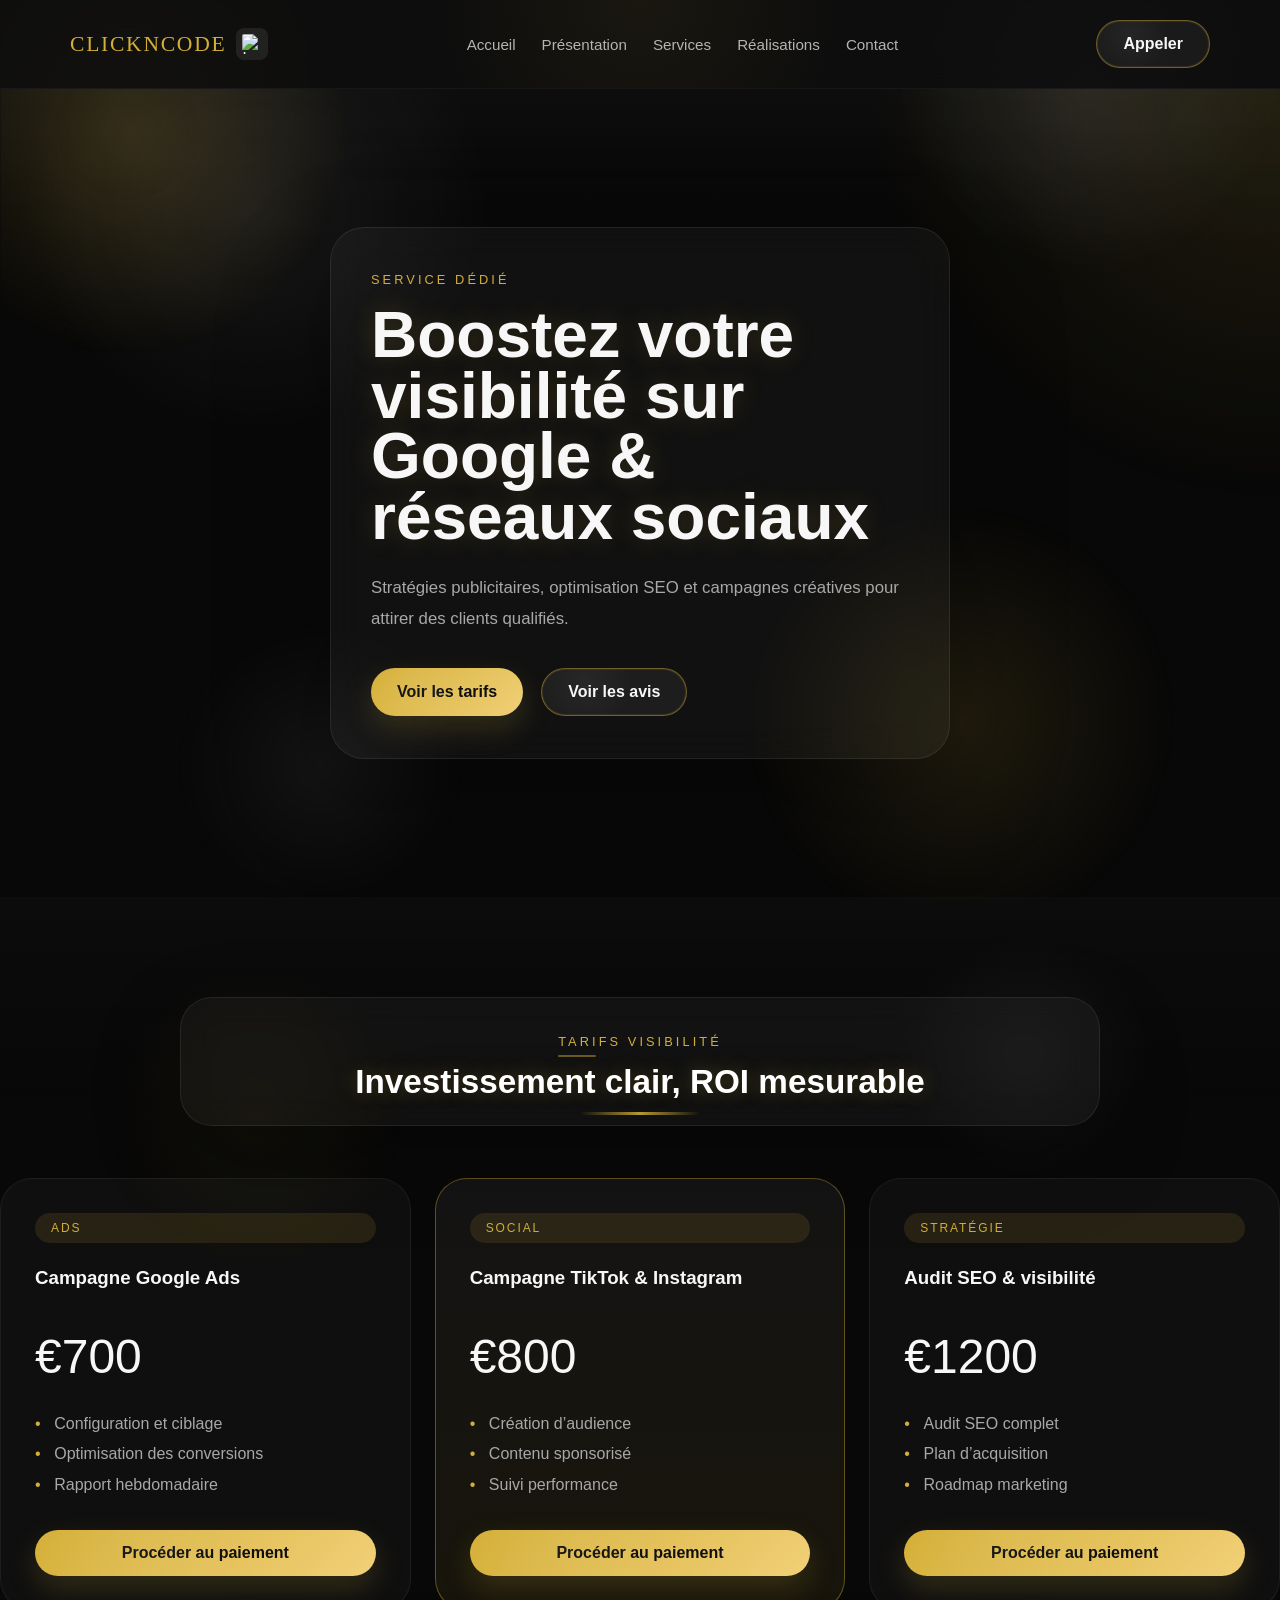
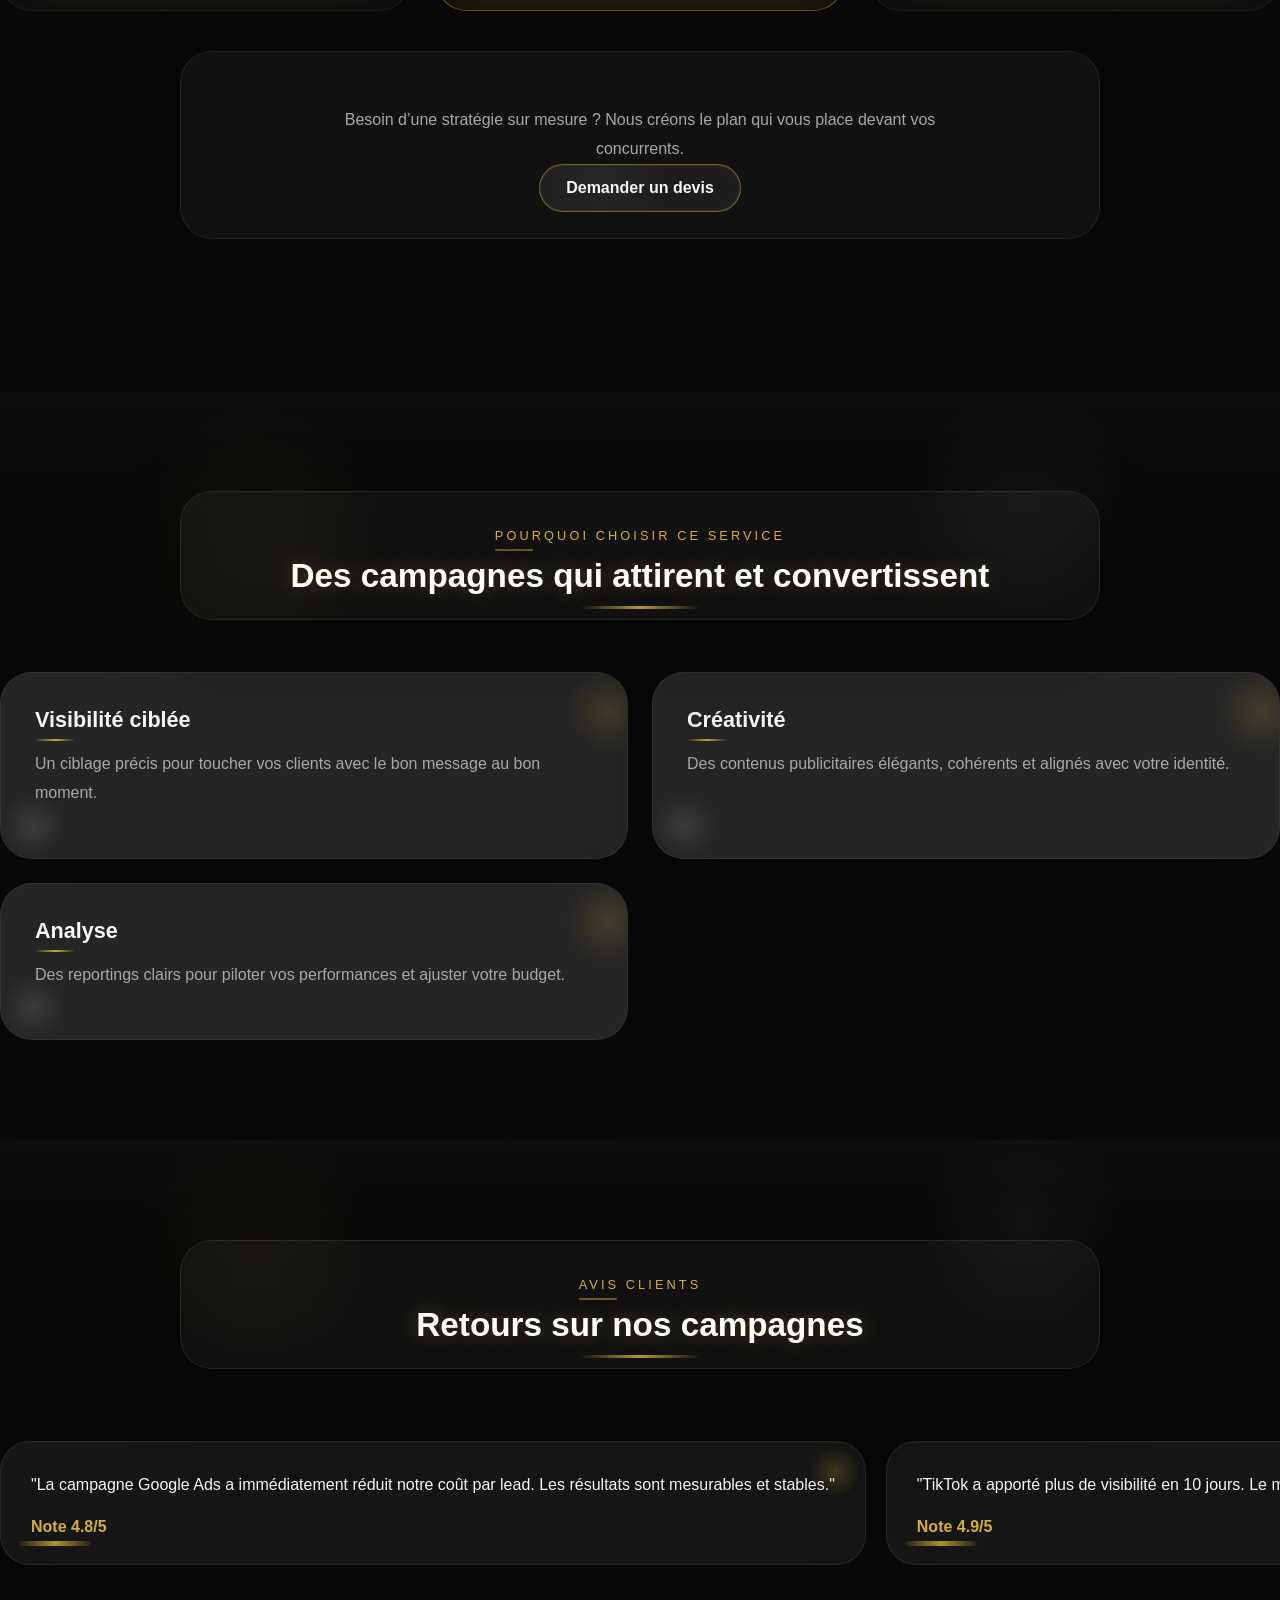
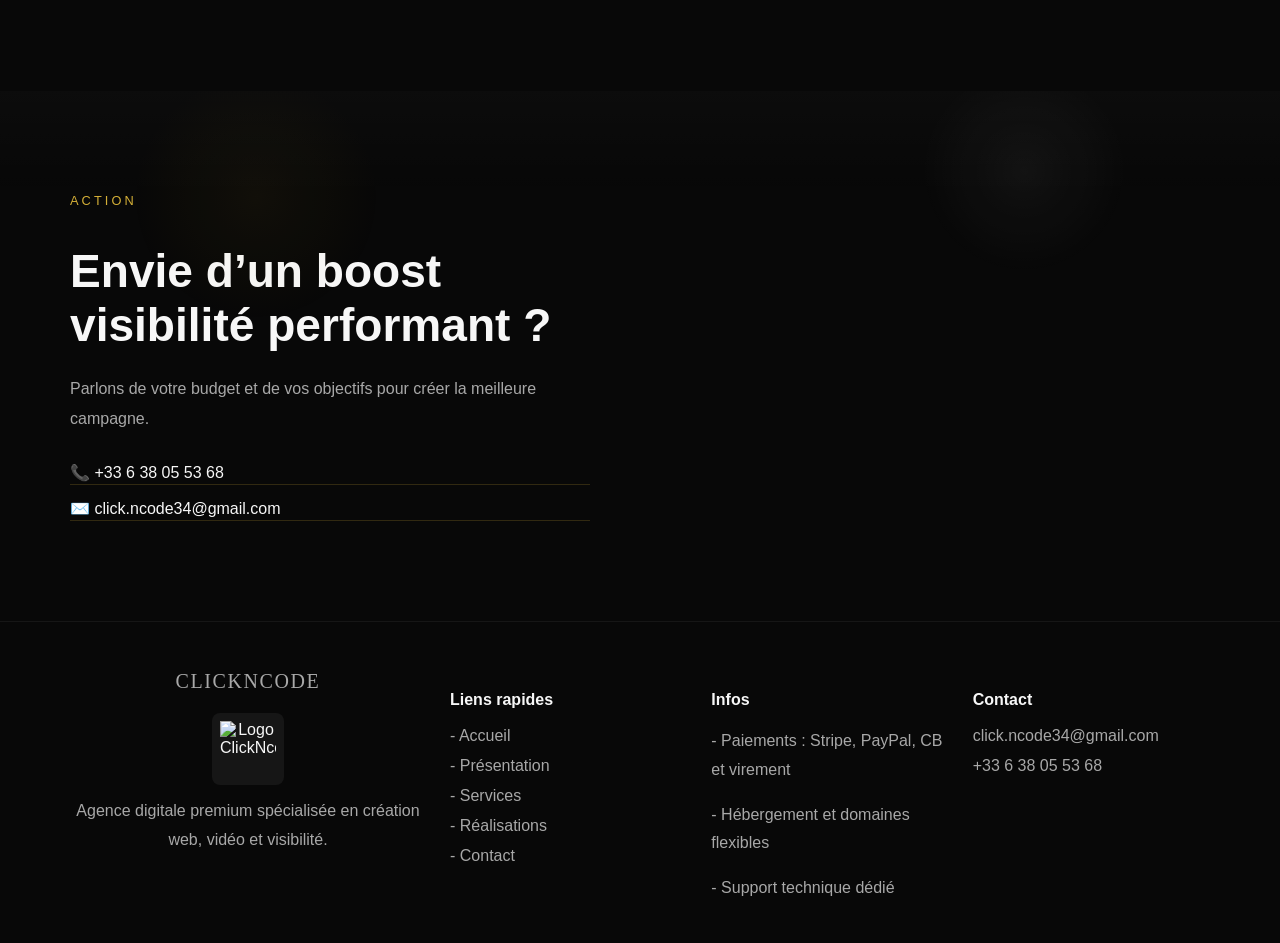
==== boost-visibilite.html @ bddd5344 "first comm" ====
<!DOCTYPE html>
<html lang="fr">
<head>
  <meta charset="UTF-8" />
  <meta name="viewport" content="width=device-width, initial-scale=1.0" />
  <meta http-equiv="X-UA-Compatible" content="IE=edge" />
  <title>Boost visibilité digitale | ClickNcode</title>
  <meta name="description" content="Augmentez votre visibilité sur Google Ads, TikTok, Instagram et SEO avec ClickNcode. Stratégies payantes et trafic qualifié pour une croissance durable." />
  <meta name="keywords" content="boost visibilité, Google Ads, TikTok Ads, Instagram Ads, SEO, marketing digital, ClickNcode" />
  <meta property="og:title" content="Boost visibilité digitale - ClickNcode" />
  <meta property="og:description" content="Stratégies de visibilité premium pour générer des leads et augmenter votre présence en ligne rapidement." />
  <meta property="og:type" content="website" />
  <link rel="icon" type="image/png" href="logo_image_video/Logo%20CLICKNCODE.png" />
  <link rel="stylesheet" href="style.css" />
</head>
<body>
  <header class="site-header">
    <div class="container header-inner">
      <div class="brand-group">
        <a class="brand" href="index.html">ClickNcode</a>
        <img class="brand-logo" src="logo_image_video/Logo%20CLICKNCODE.png" alt="Logo ClickNcode" />
      </div>
      <nav class="nav" aria-label="Navigation principale">
        <a href="index.html#hero">Accueil</a>
        <a href="index.html#presentation">Présentation</a>
        <a href="index.html#services">Services</a>
        <a href="index.html#realisations">Réalisations</a>
        <a href="index.html#footer">Contact</a>
      </nav>
      <div class="header-actions">
        <a class="btn btn-secondary" href="tel:+33123456789">Appeler</a>
      </div>
    </div>
  </header>

  <main>
    <section class="section section-hero">
      <div class="container hero-copy">
        <span class="eyebrow">Service dédié</span>
        <h1>Boostez votre visibilité sur Google & réseaux sociaux</h1>
        <p>Stratégies publicitaires, optimisation SEO et campagnes créatives pour attirer des clients qualifiés.</p>
        <div class="hero-actions">
          <a class="btn btn-primary" href="#tarifs">Voir les tarifs</a>
          <a class="btn btn-secondary" href="#avis">Voir les avis</a>
        </div>
      </div>
    </section>

    <section id="tarifs" class="section">
      <div class="container section-header">
        <span class="eyebrow">Tarifs visibilité</span>
        <h2>Investissement clair, ROI mesurable</h2>
      </div>
      <div class="pricing-grid">
        <article class="pricing-card">
          <span class="package-tag">Ads</span>
          <h3>Campagne Google Ads</h3>
          <div class="price">€700</div>
          <ul>
            <li>Configuration et ciblage</li>
            <li>Optimisation des conversions</li>
            <li>Rapport hebdomadaire</li>
          </ul>
          <a class="btn btn-primary payment-btn" href="#" data-stripe-url="" target="_blank" rel="noopener noreferrer" aria-label="Procéder au paiement de la campagne Google Ads">Procéder au paiement</a>
        </article>
        <article class="pricing-card featured">
          <span class="package-tag">Social</span>
          <h3>Campagne TikTok & Instagram</h3>
          <div class="price">€800</div>
          <ul>
            <li>Création d’audience</li>
            <li>Contenu sponsorisé</li>
            <li>Suivi performance</li>
          </ul>
          <a class="btn btn-primary payment-btn" href="#" data-stripe-url="" target="_blank" rel="noopener noreferrer" aria-label="Procéder au paiement de la campagne TikTok et Instagram">Procéder au paiement</a>
        </article>
        <article class="pricing-card">
          <span class="package-tag">Stratégie</span>
          <h3>Audit SEO & visibilité</h3>
          <div class="price">€1200</div>
          <ul>
            <li>Audit SEO complet</li>
            <li>Plan d’acquisition</li>
            <li>Roadmap marketing</li>
          </ul>
          <a class="btn btn-primary payment-btn" href="#" data-stripe-url="" target="_blank" rel="noopener noreferrer" aria-label="Procéder au paiement de l'audit SEO et visibilité">Procéder au paiement</a>
        </article>
      </div>
      <div class="container section-header" style="text-align:center; margin-top: 40px;">
        <p>Besoin d’une stratégie sur mesure ? Nous créons le plan qui vous place devant vos concurrents.</p>
        <a class="btn btn-secondary" href="index.html#contact">Demander un devis</a>
      </div>
    </section>

    <section id="detail" class="section">
      <div class="container section-header">
        <span class="eyebrow">Pourquoi choisir ce service</span>
        <h2>Des campagnes qui attirent et convertissent</h2>
      </div>
      <div class="services-grid">
        <article class="service-card">
          <h3>Visibilité ciblée</h3>
          <p>Un ciblage précis pour toucher vos clients avec le bon message au bon moment.</p>
        </article>
        <article class="service-card">
          <h3>Créativité</h3>
          <p>Des contenus publicitaires élégants, cohérents et alignés avec votre identité.</p>
        </article>
        <article class="service-card">
          <h3>Analyse</h3>
          <p>Des reportings clairs pour piloter vos performances et ajuster votre budget.</p>
        </article>
      </div>
    </section>

    <section id="avis" class="section testimonial-section">
      <div class="container section-header">
        <span class="eyebrow">Avis clients</span>
        <h2>Retours sur nos campagnes</h2>
      </div>
      <div class="testimonial-carousel">
        <div class="testimonial-track">
          <article class="testimonial-card">
            <p>"La campagne Google Ads a immédiatement réduit notre coût par lead. Les résultats sont mesurables et stables."</p>
            <strong>Note 4.8/5</strong>
          </article>
          <article class="testimonial-card">
            <p>"TikTok a apporté plus de visibilité en 10 jours. Le message est bon et la conversion s’est accélérée."</p>
            <strong>Note 4.9/5</strong>
          </article>
          <article class="testimonial-card">
            <p>"La campagne Google Ads a immédiatement réduit notre coût par lead. Les résultats sont mesurables et stables."</p>
            <strong>Note 4.8/5</strong>
          </article>
          <article class="testimonial-card">
            <p>"TikTok a apporté plus de visibilité en 10 jours. Le message est bon et la conversion s’est accélérée."</p>
            <strong>Note 4.9/5</strong>
          </article>
        </div>
      </div>
    </section>

    <section class="section contact-section">
      <div class="container contact-grid">
        <div class="contact-copy">
          <span class="eyebrow">Action</span>
          <h2>Envie d’un boost visibilité performant ?</h2>
          <p>Parlons de votre budget et de vos objectifs pour créer la meilleure campagne.</p>
          <div class="contact-details">
            <a class="contact-link" href="tel:+33638055368">📞 +33 6 38 05 53 68</a>
            <a class="contact-link" href="mailto:click.ncode34@gmail.com">✉️ click.ncode34@gmail.com</a>
          </div>
        </div>
      </div>
    </section>
  </main>

  <footer class="site-footer">
    <div class="container footer-grid">
      <div class="footer-logo-group">
        <div class="footer-brand-group">
          <a class="brand footer-brand" href="index.html#hero">ClickNcode</a>
          <img class="footer-logo" src="logo_image_video/Logo%20CLICKNCODE.png" alt="Logo ClickNcode" />
        </div>
        <p>Agence digitale premium spécialisée en création web, vidéo et visibilité.</p>
      </div>
      <div>
        <h4>Liens rapides</h4>
        <a href="index.html#hero"> - Accueil</a>
        <a href="index.html#presentation"> - Présentation</a>
        <a href="index.html#services"> - Services</a>
        <a href="index.html#realisations"> - Réalisations</a>
        <a href="index.html#footer"> - Contact</a>
      </div>
      <div>
        <h4>Infos</h4>
        <p> - Paiements : Stripe, PayPal, CB et virement</p>
        <p> - Hébergement et domaines flexibles</p>
        <p> - Support technique dédié</p>
      </div>
      <div>
        <h4>Contact</h4>
        <a href="mailto:click.ncode34@gmail.com">click.ncode34@gmail.com</a>
        <a href="tel:+33638055368">+33 6 38 05 53 68</a>
      </div>
    </div>
  </footer>
  <script src="script.js"></script>
</body>
</html>
---- style.css ----
:root {
  --color-primary: #d4af37;
  --color-primary-dark: #b08f2c;
  --color-dark: #0f0f0f;
  --color-accent: #252525;
  --color-surface: #141414;
  --color-muted: #b4b4b4;
  --color-light: #f5f5f5;
  --radius: 28px;
  --shadow: 0 32px 80px rgba(0, 0, 0, 0.18);
  --text: #f7f7f7;
  --text-muted: #a8a8a8;
}

* {
  box-sizing: border-box;
}

html {
  scroll-behavior: smooth;
}

body {
  margin: 0;
  font-family: 'Montserrat', sans-serif;
  background: #080808;
  color: var(--text);
  min-height: 100vh;
  position: relative;
  overflow-x: hidden;
}

body::before {
  content: '';
  position: fixed;
  inset: 0;
  pointer-events: none;
  background: radial-gradient(circle at 10% 15%, rgba(212, 175, 55, 0.18), transparent 16%),
    radial-gradient(circle at 85% 10%, rgba(255, 255, 255, 0.08), transparent 14%),
    radial-gradient(circle at 25% 85%, rgba(255, 255, 255, 0.05), transparent 12%),
    radial-gradient(circle at 75% 80%, rgba(212, 175, 55, 0.12), transparent 18%),
    linear-gradient(180deg, rgba(255,255,255,0.02), transparent 22%);
  filter: blur(1px);
  animation: drift 35s ease-in-out infinite;
  z-index: -1;
}

body::after {
  content: '';
  position: fixed;
  inset: 0;
  pointer-events: none;
  background-image: radial-gradient(rgba(255,255,255,0.04) 1px, transparent 1px);
  background-size: 130px 130px;
  opacity: 0.12;
  mix-blend-mode: screen;
  z-index: -1;
}

img {
  max-width: 100%;
  display: block;
}

a {
  color: inherit;
  text-decoration: none;
}

button,
input,
textarea {
  font: inherit;
}

.page-loader {
  position: fixed;
  inset: 0;
  display: flex;
  align-items: center;
  justify-content: center;
  background: #080808;
  z-index: 9999;
  transition: opacity 0.4s ease, visibility 0.4s ease;
}

.page-loader span {
  width: 72px;
  height: 72px;
  border: 3px solid rgba(212, 175, 55, 0.35);
  border-top-color: var(--color-primary);
  border-radius: 50%;
  animation: spin 1.3s linear infinite;
}

.page-loader.hidden {
  opacity: 0;
  visibility: hidden;
}

@keyframes spin {
  to {
    transform: rotate(360deg);
  }
}

.site-header {
  position: sticky;
  top: 0;
  z-index: 50;
  backdrop-filter: blur(18px);
  background: rgba(15, 15, 15, 0.85);
  border-bottom: 1px solid rgba(255, 255, 255, 0.04);
  transition: background 0.3s ease, border-color 0.3s ease, box-shadow 0.3s ease;
}

.site-header.scrolled {
  background: rgba(10, 10, 10, 0.95);
  border-color: rgba(212, 175, 55, 0.12);
  box-shadow: 0 20px 60px rgba(0, 0, 0, 0.25);
}

.site-header::after {
  content: '';
  position: absolute;
  inset: 0;
  background: radial-gradient(circle at 50% 0%, rgba(212, 175, 55, 0.08), transparent 32%);
  pointer-events: none;
  opacity: 0.8;
}

.header-inner {
  display: flex;
  align-items: center;
  justify-content: space-between;
  gap: 32px;
  padding: 20px 0;
}

.container {
  width: min(1140px, calc(100% - 32px));
  margin: 0 auto;
}

.brand {
  font-family: 'Playfair Display', serif;
  font-size: 1.35rem;
  letter-spacing: 0.08em;
  color: var(--color-primary);
  text-transform: uppercase;
}

.brand-group,
.footer-brand-group {
  display: flex;
  align-items: center;
  gap: 10px;
}

.brand-logo {
  width: 32px;
  height: 32px;
  object-fit: contain;
  border-radius: 8px;
  background: rgba(255, 255, 255, 0.08);
  padding: 6px;
}

.nav {
  display: flex;
  gap: 26px;
  font-size: 0.95rem;
  color: var(--color-muted);
}

.nav a:hover {
  color: var(--text);
}

.header-actions {
  display: flex;
  gap: 16px;
  align-items: center;
}

.menu-toggle {
  display: none;
  border: 1px solid rgba(255, 255, 255, 0.14);
  background: transparent;
  color: var(--text);
  padding: 10px 14px;
  border-radius: 16px;
  cursor: pointer;
}

.btn {
  display: inline-flex;
  align-items: center;
  justify-content: center;
  border-radius: 999px;
  padding: 14px 26px;
  font-weight: 700;
  transition: transform 0.24s ease, background 0.24s ease;
}

.btn:hover {
  transform: translateY(-1px);
}

.btn-primary {
  background: linear-gradient(135deg, #d4af37, #f1d078);
  color: #0f0f0f;
  box-shadow: 0 12px 30px rgba(212, 175, 55, 0.18);
  transition: transform 0.24s ease, box-shadow 0.24s ease, filter 0.24s ease;
}

.btn-primary:hover {
  transform: translateY(-2px);
  box-shadow: 0 18px 40px rgba(212, 175, 55, 0.26);
  filter: brightness(1.06);
}

.btn-secondary {
  border: 1px solid rgba(212, 175, 55, 0.45);
  color: var(--text);
  background: rgba(255, 255, 255, 0.05);
  box-shadow: inset 0 0 0 1px rgba(212, 175, 55, 0.12);
}

.btn-secondary:hover {
  background: rgba(255, 255, 255, 0.09);
  border-color: rgba(212, 175, 55, 0.75);
  box-shadow: 0 0 28px rgba(212, 175, 55, 0.14);
}

.section {
  padding: 100px 0;
  position: relative;
  overflow: hidden;
}

.section::before {
  content: '';
  position: absolute;
  inset: 0;
  pointer-events: none;
  background: radial-gradient(circle at 20% 20%, rgba(212, 175, 55, 0.06), transparent 12%),
    radial-gradient(circle at 80% 15%, rgba(255, 255, 255, 0.05), transparent 10%);
  opacity: 0.85;
  animation: driftSlow 35s ease-in-out infinite;
}

.section::after {
  content: '';
  position: absolute;
  inset: 0;
  background: linear-gradient(180deg, rgba(255,255,255,0.02), transparent 20%);
  pointer-events: none;
}

.section-header {
  text-align: center;
  margin: 0 auto 52px;
  position: relative;
  z-index: 1;
  background: rgba(255, 255, 255, 0.04);
  border: 1px solid rgba(255, 255, 255, 0.08);
  border-radius: 32px;
  padding: 34px 34px 26px;
  max-width: 920px;
  box-shadow: 0 32px 90px rgba(0, 0, 0, 0.22);
  backdrop-filter: blur(16px);
}

.section-header h2 {
  font-size: clamp(2rem, 2.5vw, 3.2rem);
  line-height: 1.05;
  margin: 0;
  position: relative;
  z-index: 1;
  color: #fff;
  text-shadow: 0 0 18px rgba(212, 175, 55, 0.18);
}

.section-header p {
  color: var(--text-muted);
  max-width: 720px;
  margin: 20px auto 0;
  line-height: 1.8;
}

.section-header .eyebrow {
  position: relative;
  z-index: 1;
  margin-bottom: 16px;
}

.section-header .eyebrow::after {
  content: '';
  position: absolute;
  inset: auto 0 -8px 0;
  width: 38px;
  height: 2px;
  background: rgba(212, 175, 55, 0.45);
  border-radius: 999px;
}

.fade-in {
  opacity: 0;
  transform: translateY(30px);
  transition: opacity 0.75s ease, transform 0.75s ease;
}

.fade-in.visible {
  opacity: 1;
  transform: translateY(0);
}

.eyebrow {
  display: inline-block;
  margin-bottom: 18px;
  color: var(--color-primary);
  text-transform: uppercase;
  font-size: 0.8rem;
  letter-spacing: 0.24em;
}

.section-header h2 {
  font-size: clamp(2rem, 2.6vw, 3.4rem);
  line-height: 1.02;
  margin: 0;
  position: relative;
  z-index: 1;
  color: #fff;
  text-shadow: 0 0 20px rgba(212, 175, 55, 0.28), 0 0 36px rgba(255,255,255,0.08);
}

.section-header h2::after {
  content: '';
  position: absolute;
  left: 50%;
  bottom: -16px;
  width: 120px;
  height: 3px;
  border-radius: 999px;
  background: linear-gradient(90deg, rgba(212,175,55,0), rgba(212,175,55,0.95), rgba(212,175,55,0));
  transform: translateX(-50%) scaleX(1);
  transform-origin: center;
  opacity: 0.9;
  animation: underlinePulse 1.8s ease-in-out infinite alternate;
}

@keyframes underlinePulse {
  0% { transform: translateX(-50%) scaleX(0.9); opacity: 0.75; }
  100% { transform: translateX(-50%) scaleX(1); opacity: 1; }
}

.section-header p {
  color: var(--text-muted);
  max-width: 680px;
  margin: 20px auto 0;
  line-height: 1.8;
}

.section-header .eyebrow {
  position: relative;
  z-index: 1;
}

.section-header .eyebrow::after {
  content: '';
  position: absolute;
  inset: auto 0 -8px 0;
  height: 2px;
  background: rgba(212, 175, 55, 0.45);
  border-radius: 999px;
}

.section-hero {
  min-height: calc(100vh - 92px);
  display: grid;
  place-items: center;
  position: relative;
  overflow: hidden;
}

.section-hero::before {
  content: '';
  position: absolute;
  inset: 0;
  background: radial-gradient(circle at top right, rgba(212, 175, 55, 0.14), transparent 28%),
    radial-gradient(circle at 20% 15%, rgba(255, 255, 255, 0.08), transparent 20%);
  pointer-events: none;
}

.hero-grid {
  position: relative;
  display: grid;
  grid-template-columns: 1.2fr 0.9fr;
  gap: 40px;
  align-items: center;
}

.hero-copy {
  max-width: 620px;
  z-index: 1;
  background: rgba(255, 255, 255, 0.04);
  border: 1px solid rgba(255, 255, 255, 0.08);
  border-radius: 34px;
  padding: 42px 40px;
  box-shadow: 0 40px 120px rgba(0, 0, 0, 0.24);
  backdrop-filter: blur(18px);
  transition: transform 0.25s ease, border-color 0.25s ease;
}

.hero-copy:hover {
  transform: translateY(-2px);
}

.hero-copy h1 {
  font-size: clamp(2.8rem, 5vw, 4.4rem);
  line-height: 0.95;
  margin: 0 0 24px;
  opacity: 0;
  transform: translateY(24px);
  animation: revealUp 0.9s ease forwards 0.2s;
  text-shadow: 0 0 26px rgba(212, 175, 55, 0.18);
}

.hero-copy p {
  color: var(--text-muted);
  font-size: 1.05rem;
  line-height: 1.85;
  max-width: 560px;
  opacity: 0;
  transform: translateY(20px);
  animation: revealUp 0.9s ease forwards 0.35s;
  text-shadow: 0 0 10px rgba(255,255,255,0.06);
}

.hero-actions {
  display: flex;
  flex-wrap: wrap;
  gap: 18px;
  margin-top: 34px;
  opacity: 0;
  transform: translateY(18px);
  animation: revealUp 0.9s ease forwards 0.5s;
}

.hero-stats {
  display: grid;
  grid-template-columns: repeat(3, minmax(0, 1fr));
  gap: 20px;
  margin-top: 54px;
}

.hero-stats div {
  background: rgba(255, 255, 255, 0.04);
  border: 1px solid rgba(255, 255, 255, 0.05);
  padding: 22px;
  border-radius: 22px;
}

.hero-stats strong {
  display: block;
  font-size: 1.05rem;
  margin-bottom: 6px;
}

.hero-stats span {
  color: var(--text-muted);
  font-size: 0.95rem;
  line-height: 1.6;
}

.hero-visual {
  position: relative;
}

.hero-card {
  position: relative;
  background: linear-gradient(180deg, rgba(212, 175, 55, 0.18), rgba(212, 175, 55, 0.06));
  border: 1px solid rgba(212, 175, 55, 0.22);
  border-radius: 34px;
  padding: 40px;
  min-height: 380px;
  display: flex;
  flex-direction: column;
  justify-content: center;
  gap: 18px;
  box-shadow: var(--shadow);
  overflow: hidden;
}

.hero-card::before {
  content: '';
  position: absolute;
  inset: 0;
  background: radial-gradient(circle at top left, rgba(255, 255, 255, 0.18), transparent 20%);
  opacity: 0.55;
  pointer-events: none;
  animation: pulseGlow 3.8s ease-in-out infinite alternate;
}

.hero-card::after {
  content: '';
  position: absolute;
  top: 14px;
  right: -44px;
  width: 160px;
  height: 160px;
  border-radius: 50%;
  border: 1px solid rgba(212, 175, 55, 0.45);
  box-shadow: 0 0 60px rgba(212, 175, 55, 0.3);
  opacity: 0.85;
  pointer-events: none;
}

.hero-card span {
  color: var(--color-primary);
  text-transform: uppercase;
  letter-spacing: 0.18em;
  font-size: 0.8rem;
}

.hero-card h2 {
  margin: 0;
  font-size: 2.4rem;
  line-height: 1.05;
}

.hero-detail {
  margin-top: 28px;
  color: var(--text-muted);
  font-size: 1rem;
  line-height: 1.85;
}

.services-grid,
.pricing-grid,
.process-grid,
.testimonial-grid,
.footer-grid {
  display: grid;
  gap: 24px;
}

.services-grid {
  grid-template-columns: repeat(2, minmax(0, 1fr));
}

.service-card {
  background: var(--color-accent);
  border: 1px solid rgba(255, 255, 255, 0.06);
  border-radius: 32px;
  padding: 34px;
  box-shadow: var(--shadow);
  position: relative;
  overflow: hidden;
  transition: border-color 0.3s ease, box-shadow 0.3s ease;
}

.service-card::before {
  content: '';
  position: absolute;
  top: -22px;
  right: -42px;
  width: 120px;
  height: 120px;
  border-radius: 50%;
  background: radial-gradient(circle, rgba(212, 175, 55, 0.24), transparent 50%);
  opacity: 0.7;
  pointer-events: none;
}

.service-card::after {
  content: '';
  position: absolute;
  bottom: -18px;
  left: -18px;
  width: 100px;
  height: 100px;
  background: radial-gradient(circle, rgba(255, 255, 255, 0.1), transparent 45%);
  pointer-events: none;
}

.service-card:hover {
  border-color: rgba(212, 175, 55, 0.55);
  box-shadow: 0 34px 100px rgba(212, 175, 55, 0.22);
}

.service-card:hover::before {
  transform: scale(1.08);
  opacity: 1;
}

.service-card:hover .service-icon::before {
  filter: drop-shadow(0 0 18px rgba(212,175,55,0.45));
}

.service-card h3 {
  position: relative;
}

.service-card h3::after {
  content: '';
  position: absolute;
  left: 0;
  bottom: -8px;
  width: 40px;
  height: 2px;
  background: linear-gradient(90deg, rgba(212,175,55,0), rgba(212,175,55,0.95), rgba(212,175,55,0));
}

.service-card-actions {
  display: flex;
  align-items: center;
  gap: 18px;
  margin-top: 24px;
  flex-wrap: wrap;
}

.service-note {
  display: inline-flex;
  align-items: center;
  color: #fff;
  font-weight: 700;
  font-size: 0.92rem;
  padding: 8px 14px;
  border-radius: 999px;
  border: 1px solid rgba(212, 175, 55, 0.35);
  background: rgba(255, 255, 255, 0.03);
  box-shadow: inset 0 0 0 1px rgba(255, 255, 255, 0.05), 0 0 18px rgba(212, 175, 55, 0.08);
  position: relative;
  overflow: hidden;
}

.service-note::after {
  content: '';
  position: absolute;
  inset: 0;
  background: linear-gradient(120deg, rgba(255,255,255,0.3) 0%, rgba(255,255,255,0.05) 50%, rgba(255,255,255,0.3) 100%);
  opacity: 0.08;
  transform: translateX(-110%);
  transition: transform 0.8s ease;
}

.service-note:hover::after {
  transform: translateX(110%);
}

@media (max-width: 720px) {
  .service-card-actions {
    flex-direction: column;
    align-items: flex-start;
    gap: 12px;
  }

  .service-note {
    width: 100%;
    text-align: center;
    justify-content: center;
  }
}

.service-icon {
  width: 64px;
  height: 64px;
  border-radius: 22px;
  display: grid;
  place-items: center;
  margin-bottom: 22px;
  background: rgba(212, 175, 55, 0.12);
  border: 1px solid rgba(212, 175, 55, 0.2);
}

.service-icon::before {
  content: '';
  width: 32px;
  height: 32px;
  display: block;
  background-size: contain;
  background-repeat: no-repeat;
  background-position: center;
}

.service-icon-web::before {
  background-image: url("data:image/svg+xml,%3Csvg xmlns='http://www.w3.org/2000/svg' viewBox='0 0 24 24' fill='none' stroke='%23d4af37' stroke-width='2' stroke-linecap='round' stroke-linejoin='round'%3E%3Cpath d='M3 12h18'/%3E%3Cpath d='M12 3a9 9 0 0 1 0 18'/%3E%3Cpath d='M12 3a9 9 0 0 0 0 18'/%3E%3Cpath d='M5 7h14'/%3E%3Cpath d='M5 17h14'/%3E%3C/svg%3E");
}

.service-icon-video::before {
  background-image: url("data:image/svg+xml,%3Csvg xmlns='http://www.w3.org/2000/svg' viewBox='0 0 24 24' fill='none' stroke='%23d4af37' stroke-width='2' stroke-linecap='round' stroke-linejoin='round'%3E%3Crect x='3' y='5' width='14' height='14' rx='2'/%3E%3Cpath d='M21 7l-6 5 6 5V7z'/%3E%3C/svg%3E");
}

.service-icon-dev::before {
  background-image: url("data:image/svg+xml,%3Csvg xmlns='http://www.w3.org/2000/svg' viewBox='0 0 24 24' fill='none' stroke='%23d4af37' stroke-width='2' stroke-linecap='round' stroke-linejoin='round'%3E%3Cpolyline points='16 18 22 12 16 6'/%3E%3Cpolyline points='8 6 2 12 8 18'/%3E%3Cpath d='M12 4v16'/%3E%3C/svg%3E");
}

.service-icon-growth::before {
  background-image: url("data:image/svg+xml,%3Csvg xmlns='http://www.w3.org/2000/svg' viewBox='0 0 24 24' fill='none' stroke='%23d4af37' stroke-width='2' stroke-linecap='round' stroke-linejoin='round'%3E%3Cpolyline points='3 17 9 11 13 15 21 7'/%3E%3Cpath d='M21 11v6H15'/%3E%3Cpath d='M3 21h18'/%3E%3C/svg%3E");
}

.service-icon-ia::before {
  background-image: url("data:image/svg+xml,%3Csvg xmlns='http://www.w3.org/2000/svg' viewBox='0 0 24 24' fill='none' stroke='%23d4af37' stroke-width='2' stroke-linecap='round' stroke-linejoin='round'%3E%3Cpath d='M12 2.5c-4.7 0-8.5 3.8-8.5 8.5 0 4.3 3.2 7.9 7.3 8.4V21h2.4v-1.6c4.1-.4 7.3-4.1 7.3-8.4 0-4.7-3.8-8.5-8.5-8.5z'/%3E%3Cpath d='M9 9.5h6'/%3E%3Cpath d='M9 12h6'/%3E%3Cpath d='M9 14.5h4'/%3E%3C/svg%3E");
}

.service-icon-repair::before {
  background-image: url("data:image/svg+xml,%3Csvg xmlns='http://www.w3.org/2000/svg' viewBox='0 0 24 24' fill='none' stroke='%23d4af37' stroke-width='2' stroke-linecap='round' stroke-linejoin='round'%3E%3Cpath d='M4 7h16v10H4z'/%3E%3Cpath d='M7 7V5h10v2'/%3E%3Cpath d='M8 11h1.5'/%3E%3Cpath d='M14.5 11H16'/%3E%3Cpath d='M11 11h2'/%3E%3Cpath d='M9 15h6'/%3E%3Cpath d='M9 17h6'/%3E%3C/svg%3E");
}

.service-card h3 {
  margin: 0 0 14px;
  font-size: 1.35rem;
}

.service-card p {
  color: var(--text-muted);
  line-height: 1.85;
}

.pricing-grid {
  grid-template-columns: repeat(3, minmax(0, 1fr));
}

.pricing-card {
  background: rgba(255, 255, 255, 0.03);
  border: 1px solid rgba(255, 255, 255, 0.06);
  border-radius: 32px;
  padding: 34px;
  display: flex;
  flex-direction: column;
  justify-content: space-between;
}

.pricing-card.featured {
  border-color: rgba(212, 175, 55, 0.4);
  background: linear-gradient(180deg, rgba(255, 255, 255, 0.05), rgba(212, 175, 55, 0.08));
}

.package-tag {
  display: inline-flex;
  padding: 8px 16px;
  border-radius: 999px;
  background: rgba(212, 175, 55, 0.12);
  color: var(--color-primary);
  text-transform: uppercase;
  font-size: 0.75rem;
  letter-spacing: 0.16em;
}

.pricing-card h3 {
  margin: 24px 0 16px;
}

.pricing-card p {
  color: var(--text-muted);
  line-height: 1.8;
}

.price {
  margin: 28px 0;
  font-size: 3rem;
  line-height: 1;
}

.price span {
  display: block;
  font-size: 1rem;
  color: var(--text-muted);
  margin-top: 6px;
}

.pricing-card ul {
  list-style: none;
  padding: 0;
  margin: 0 0 30px;
  color: var(--text-muted);
  line-height: 1.9;
}

.pricing-card li::before {
  content: '•';
  color: var(--color-primary);
  display: inline-block;
  width: 1.2rem;
}

.process-grid {
  grid-template-columns: repeat(5, minmax(0, 1fr));
}

.process-step {
  background: var(--color-accent);
  border: 1px solid rgba(255, 255, 255, 0.06);
  border-radius: 28px;
  padding: 28px;
  text-align: center;
  min-height: 240px;
}

.process-step span {
  display: inline-flex;
  width: 48px;
  height: 48px;
  align-items: center;
  justify-content: center;
  border-radius: 50%;
  background: rgba(212, 175, 55, 0.16);
  color: var(--color-primary);
  font-weight: 800;
  margin-bottom: 18px;
}

.process-step h3 {
  margin: 0 0 14px;
}

.process-step p {
  color: var(--text-muted);
  line-height: 1.8;
}

.testimonial-grid,
.projects-grid {
  grid-template-columns: repeat(2, minmax(0, 1fr));
}

.testimonial-card,
.project-card {
  background: rgba(255, 255, 255, 0.03);
  border: 1px solid rgba(255, 255, 255, 0.08);
  padding: 34px;
  border-radius: 30px;
  box-shadow: var(--shadow);
}

.projects-intro {
  max-width: 760px;
  margin: 0 auto 36px;
  text-align: center;
}

.projects-intro p {
  color: var(--text-muted);
  font-size: 1rem;
  line-height: 1.9;
}

.trust-line {
  display: flex;
  justify-content: center;
  flex-wrap: wrap;
  gap: 16px;
  margin: 0 auto 44px;
  max-width: 820px;
}

.trust-line span {
  min-width: 180px;
  display: inline-flex;
  align-items: center;
  justify-content: center;
  padding: 16px 22px;
  background: rgba(255, 255, 255, 0.04);
  border: 1px solid rgba(255, 255, 255, 0.08);
  border-radius: 999px;
  font-weight: 600;
  color: var(--text);
  text-transform: uppercase;
  letter-spacing: 0.08em;
}

.projects-grid {
  display: grid;
  gap: 24px;
  margin: 0 auto;
  max-width: 980px;
}

.projects-grid--centered {
  grid-template-columns: 1fr;
}

.project-card {
  display: grid;
  grid-template-columns: 120px 1fr;
  gap: 26px;
  align-items: center;
  background: rgba(255, 255, 255, 0.03);
  border: 1px solid rgba(255, 255, 255, 0.08);
  padding: 28px 30px;
  border-radius: 30px;
  box-shadow: var(--shadow);
}

.project-logo {
  display: grid;
  place-items: center;
  width: 100%;
  min-height: 120px;
  padding: 20px;
  border-radius: 28px;
  background: rgba(255, 255, 255, 0.04);
  border: 1px solid rgba(255, 255, 255, 0.06);
}

.project-logo img {
  max-height: 80px;
  max-width: 100%;
  object-fit: contain;
}

.project-logo--placeholder {
  color: rgba(255, 255, 255, 0.68);
  font-size: 0.95rem;
  font-weight: 700;
  text-transform: uppercase;
  letter-spacing: 0.08em;
}

.project-card-content {
  display: grid;
  gap: 12px;
}

.project-card h3 {
  margin: 0;
  font-size: 1.4rem;
}

.project-card p {
  color: var(--text-muted);
  line-height: 1.75;
  margin: 0;
}

.project-link {
  display: inline-flex;
  color: var(--color-primary);
  font-weight: 700;
  margin-top: 6px;
}

.project-card:hover {
  transform: translateY(-4px);
  transition: transform 0.25s ease;
  border-color: rgba(212, 175, 55, 0.16);
  box-shadow: 0 32px 80px rgba(212, 175, 55, 0.12);
}

.project-card:hover .project-logo {
  background: rgba(212, 175, 55, 0.08);
}

@media (max-width: 820px) {
  .projects-grid--centered {
    grid-template-columns: 1fr;
  }

  .project-card {
    grid-template-columns: 1fr;
    text-align: center;
  }

  .project-card-content {
    align-items: center;
  }

  .project-logo {
    margin: 0 auto;
  }
}

.project-card a {
  color: var(--color-primary);
  font-weight: 700;
}

.testimonial-carousel {
  overflow: hidden;
  width: 100%;
  padding: 20px 0;
}

.testimonial-track {
  display: flex;
  gap: 20px;
  animation: slideTestimonials 30s linear infinite;
  padding-bottom: 6px;
}

.testimonial-card {
  min-width: 320px;
  flex: 0 0 auto;
  padding: 28px 30px;
  background: rgba(255, 255, 255, 0.055);
  border: 1px solid rgba(212, 175, 55, 0.12);
  transition: transform 0.3s ease, box-shadow 0.3s ease, border-color 0.3s ease;
  position: relative;
  overflow: hidden;
}

.testimonial-card::before {
  content: '';
  position: absolute;
  top: -10px;
  right: -10px;
  width: 80px;
  height: 80px;
  border-radius: 50%;
  background: radial-gradient(circle, rgba(212, 175, 55, 0.22), transparent 46%);
  pointer-events: none;
}

.testimonial-card:hover {
  transform: translateY(-4px);
  box-shadow: 0 32px 72px rgba(212, 175, 55, 0.22);
  border-color: rgba(212, 175, 55, 0.24);
}

.testimonial-card::after {
  content: '';
  position: absolute;
  left: 18px;
  bottom: 18px;
  width: 72px;
  height: 5px;
  border-radius: 999px;
  background: linear-gradient(90deg, rgba(212,175,55,0.08), rgba(212,175,55,0.9), rgba(212,175,55,0.08));
  opacity: 0.9;
  pointer-events: none;
}

.testimonial-card:hover::after {
  width: 90px;
}

.testimonial-card p {
  font-size: 1rem;
  line-height: 1.85;
  margin: 0 0 18px;
  color: var(--text);
}

.testimonial-card strong {
  color: var(--color-primary);
}

@keyframes slideTestimonials {
  0% { transform: translateX(0); }
  100% { transform: translateX(-50%); }
}

@keyframes drift {
  0%, 100% { transform: translate(0, 0); }
  50% { transform: translate(10px, -10px); }
}

@keyframes revealUp {
  0% { opacity: 0; transform: translateY(26px); }
  100% { opacity: 1; transform: translateY(0); }
}

@keyframes driftSlow {
  0%, 100% { transform: translate(0, 0); }
  50% { transform: translate(-10px, 8px); }
}

@keyframes pulseGlow {
  0% { opacity: 0.55; transform: scale(1); }
  100% { opacity: 0.7; transform: scale(1.02); }
}

.btn-primary,
.btn-secondary {
  position: relative;
  overflow: hidden;
}

.btn-primary::after,
.btn-secondary::after {
  content: '';
  position: absolute;
  inset: 0;
  background: radial-gradient(circle at 30% 30%, rgba(255, 255, 255, 0.3), transparent 45%);
  opacity: 0.15;
  pointer-events: none;
}

.btn-primary:hover::after,
.btn-secondary:hover::after {
  opacity: 0.3;
}

.fade-in {
  opacity: 0;
  transform: translateY(22px);
  transition: opacity 0.75s ease, transform 0.75s ease;
}

.fade-in.visible {
  opacity: 1;
  transform: translateY(0);
}

.glow-title {
  position: relative;
  color: #fff;
  text-shadow: 0 0 20px rgba(212, 175, 55, 0.45), 0 0 40px rgba(212, 175, 55, 0.18);
}

.glow-title::before {
  content: '';
  position: absolute;
  inset: 0;
  border-radius: 12px;
  box-shadow: 0 0 40px rgba(212, 175, 55, 0.35);
  opacity: 0;
  transition: opacity 0.4s ease;
}

.glow-title.visible::before {
  opacity: 1;
}

.text-neon {
  position: relative;
  color: #fff;
  text-shadow: 0 0 10px rgba(255,255,255,0.3), 0 0 16px rgba(212, 175, 55, 0.5);
}

.text-underline-gold {
  position: relative;
}

.text-underline-gold::after {
  content: '';
  position: absolute;
  left: 0;
  bottom: -8px;
  width: 100%;
  height: 3px;
  border-radius: 999px;
  background: linear-gradient(90deg, rgba(212,175,55,0), rgba(212,175,55,0.95), rgba(212,175,55,0));
  transform: scaleX(0);
  transform-origin: left;
  transition: transform 0.5s ease;
}

.text-underline-gold.visible::after {
  transform: scaleX(1);
}

.contact-grid {
  display: grid;
  grid-template-columns: 1fr 0.95fr;
  gap: 48px;
  align-items: start;
}

.contact-copy {
  max-width: 520px;
}

.contact-copy h2 {
  margin: 18px 0 0;
  font-size: clamp(2rem, 3.6vw, 3rem);
}

.contact-copy p {
  color: var(--text-muted);
  line-height: 1.9;
  margin-top: 22px;
}

.contact-details {
  display: grid;
  gap: 14px;
  margin-top: 28px;
}

.contact-link {
  color: var(--text);
  border-bottom: 1px solid rgba(212, 175, 55, 0.2);
  padding-bottom: 2px;
}

.social-buttons {
  display: flex;
  flex-wrap: wrap;
  gap: 12px;
  margin-top: 28px;
}

.social-btn {
  padding: 12px 18px;
  border-radius: 999px;
  font-size: 0.95rem;
  color: #fff;
  transition: transform 0.2s ease;
}

.social-btn:hover {
  transform: translateY(-1px);
}

.social-facebook { background: #1877f2; }
.social-instagram { background: #e1306c; }
.social-tiktok { background: #000; }

.contact-form {
  background: var(--color-accent);
  border: 1px solid rgba(255, 255, 255, 0.05);
  border-radius: 32px;
  padding: 36px;
}

.form-field {
  display: grid;
  gap: 12px;
  margin-bottom: 20px;
}

.form-field label {
  color: var(--text-muted);
  font-size: 0.95rem;
}

.form-field input,
.form-field textarea {
  border: 1px solid rgba(255, 255, 255, 0.12);
  border-radius: 20px;
  background: rgba(255, 255, 255, 0.03);
  color: var(--text);
  padding: 16px 18px;
}

.form-field input::placeholder,
.form-field textarea::placeholder {
  color: rgba(255, 255, 255, 0.45);
}

.form-note {
  margin-top: 18px;
  color: var(--text-muted);
  font-size: 0.95rem;
}

.site-footer {
  border-top: 1px solid rgba(255, 255, 255, 0.06);
  padding: 48px 0 24px;
}

.footer-grid {
  grid-template-columns: 1.5fr repeat(3, minmax(0, 1fr));
  gap: 24px;
}

.footer-logo-group {
  display: flex;
  flex-direction: column;
  align-items: center;
  gap: 12px;
  margin-bottom: 18px;
  text-align: center;
}

.footer-brand {
  display: inline-block;
  font-size: 1.25rem;
}

.footer-brand-group {
  display: flex;
  flex-direction: column;
  align-items: center;
  gap: 8px;
}

.footer-logo {
  width: 72px;
  height: 72px;
  object-fit: contain;
  border-radius: 8px;
  background: rgba(255, 255, 255, 0.06);
  padding: 8px;
}

.footer-logo-group p {
  max-width: 360px;
  margin: 0;
}

.site-footer h4 {
  margin-bottom: 18px;
  font-size: 1rem;
}

.site-footer a {
  display: block;
  margin-bottom: 12px;
  color: var(--text-muted);
}

.site-footer p {
  color: var(--text-muted);
  line-height: 1.8;
}

.footer-bottom {
  display: flex;
  justify-content: space-between;
  flex-wrap: wrap;
  gap: 16px;
  margin-top: 36px;
  color: rgba(255, 255, 255, 0.55);
  font-size: 0.95rem;
}

.mobile-menu {
  position: fixed;
  inset: 0;
  z-index: 49;
  background: rgba(10, 10, 10, 0.98);
  padding: 100px 24px 24px;
  display: grid;
  gap: 20px;
  overflow-y: auto;
}

.mobile-menu[hidden] {
  display: none !important;
}

.mobile-menu a {
  font-size: 1.1rem;
  color: var(--text);
  padding: 12px 0;
  border-bottom: 1px solid rgba(255, 255, 255, 0.06);
}

@media (max-width: 960px) {
  .hero-grid {
    grid-template-columns: 1fr;
  }

  .hero-stats {
    grid-template-columns: 1fr;
  }

  .services-grid,
  .testimonial-grid {
    grid-template-columns: 1fr;
  }

  .pricing-grid {
    grid-template-columns: 1fr;
  }

  .process-grid {
    grid-template-columns: 1fr;
  }

  .container {
    width: min(100%, calc(100% - 32px));
  }
}

@media (max-width: 720px) {
  .header-inner {
    flex-wrap: wrap;
  }

  .nav {
    display: none;
  }

  .menu-toggle {
    display: inline-flex;
  }

  .hero-copy h1 {
    font-size: 2.5rem;
  }

  .contact-grid {
    grid-template-columns: 1fr;
  }

  .footer-grid {
    grid-template-columns: 1fr;
  }
}

@media (prefers-reduced-motion: reduce) {
  *, *::before, *::after {
    animation: none !important;
    transition: none !important;
    scroll-behavior: auto !important;
  }
}
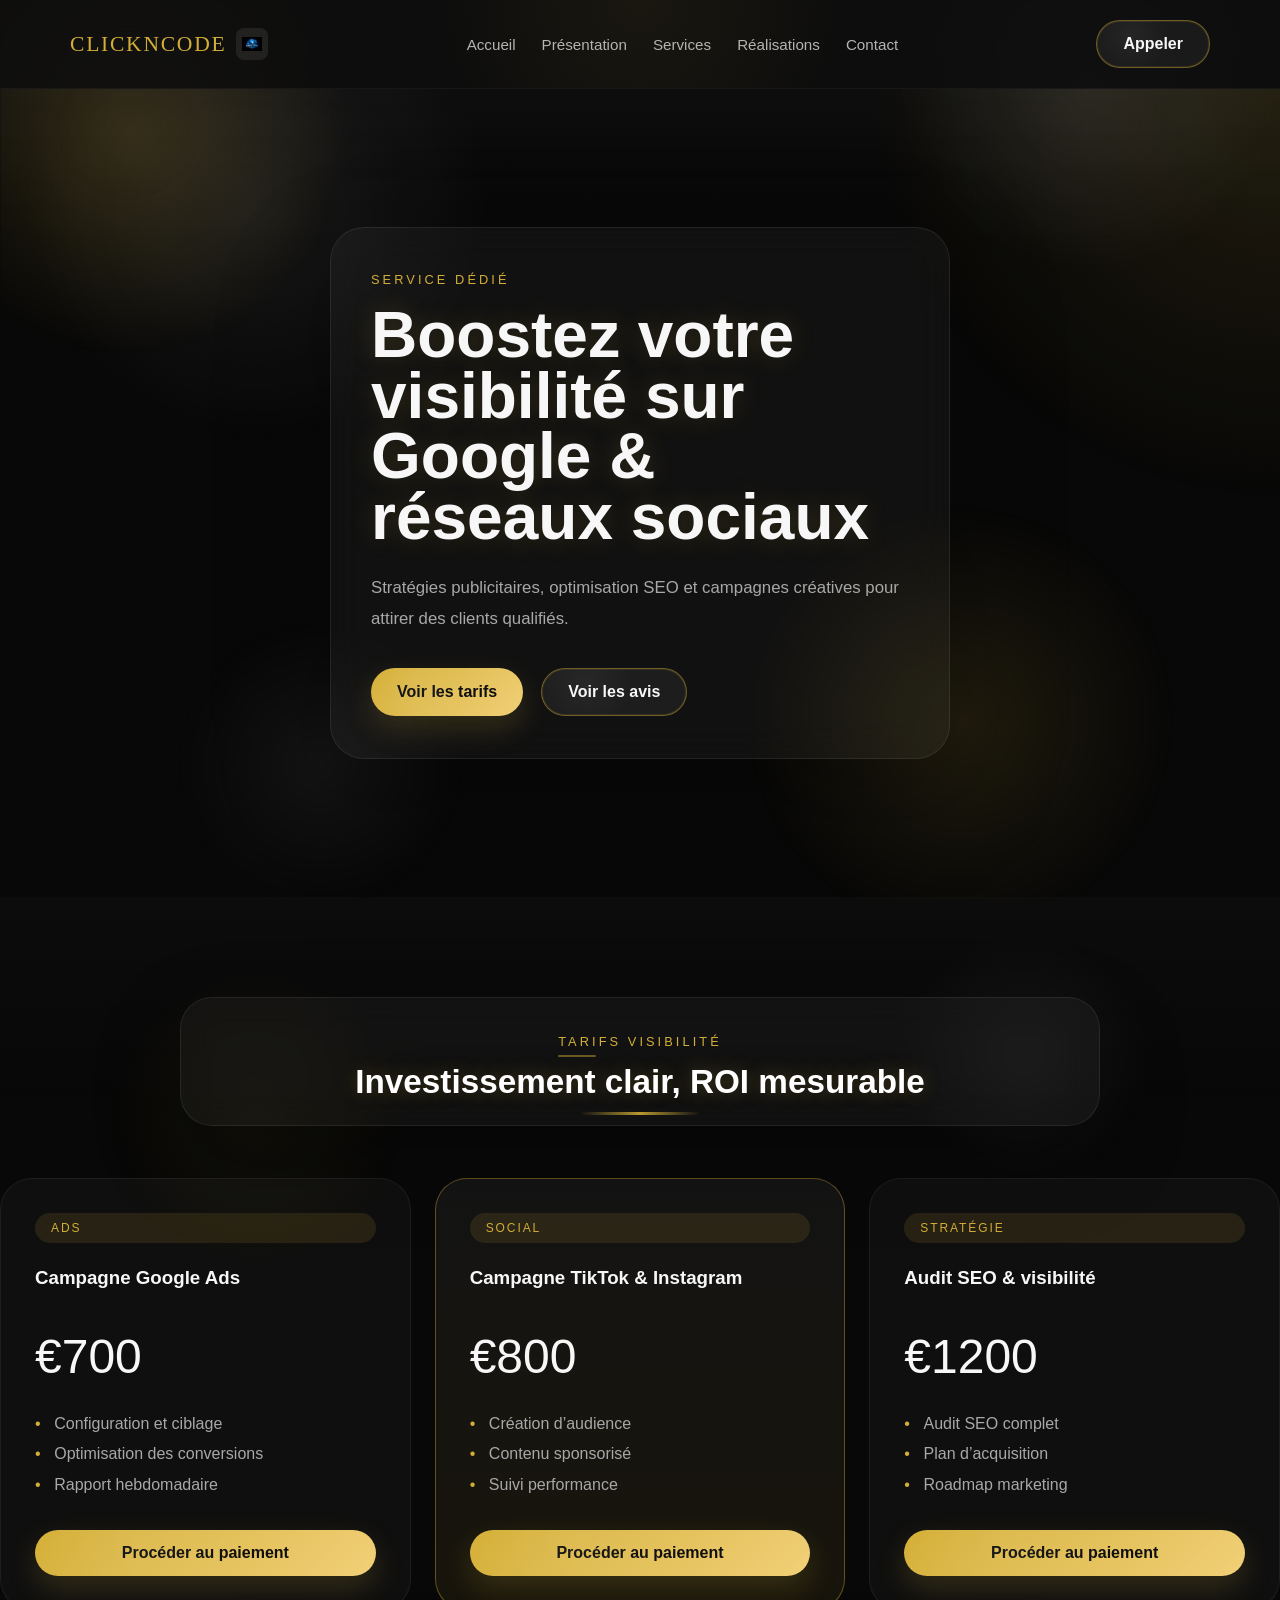
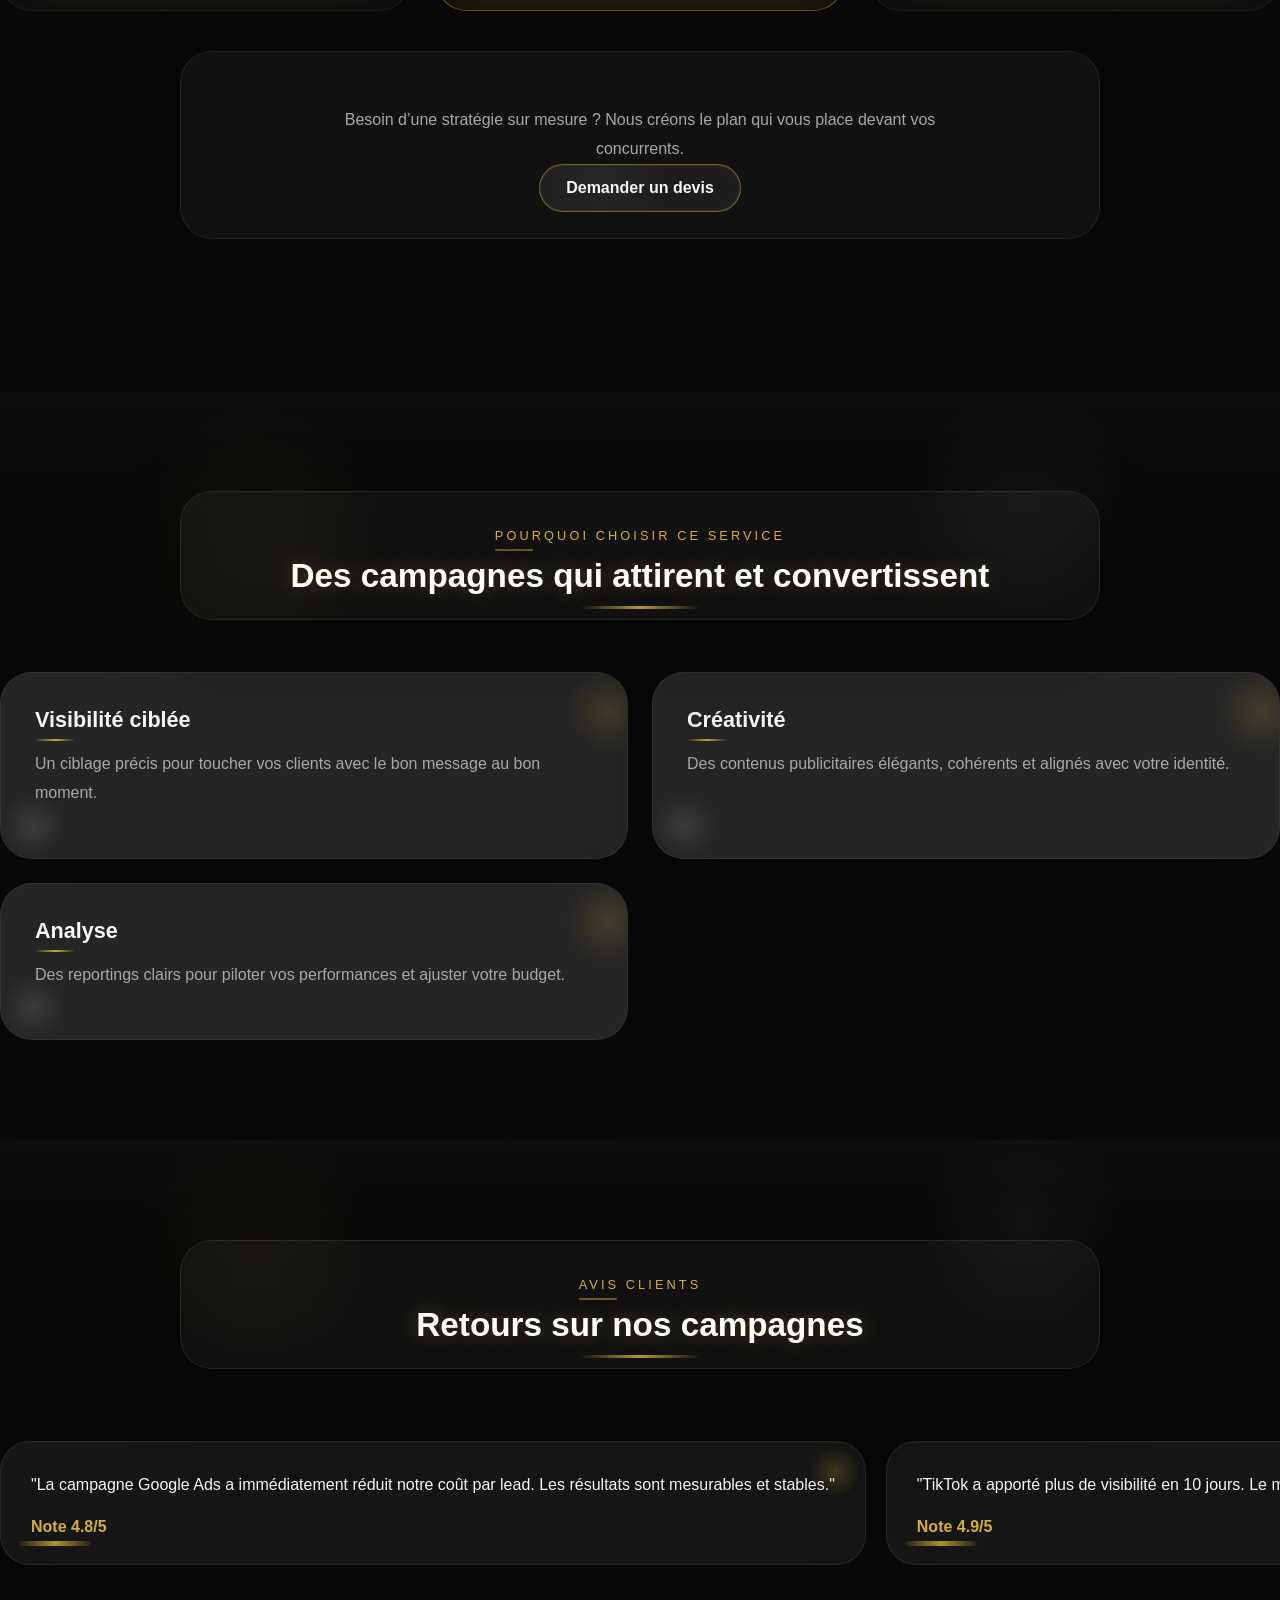
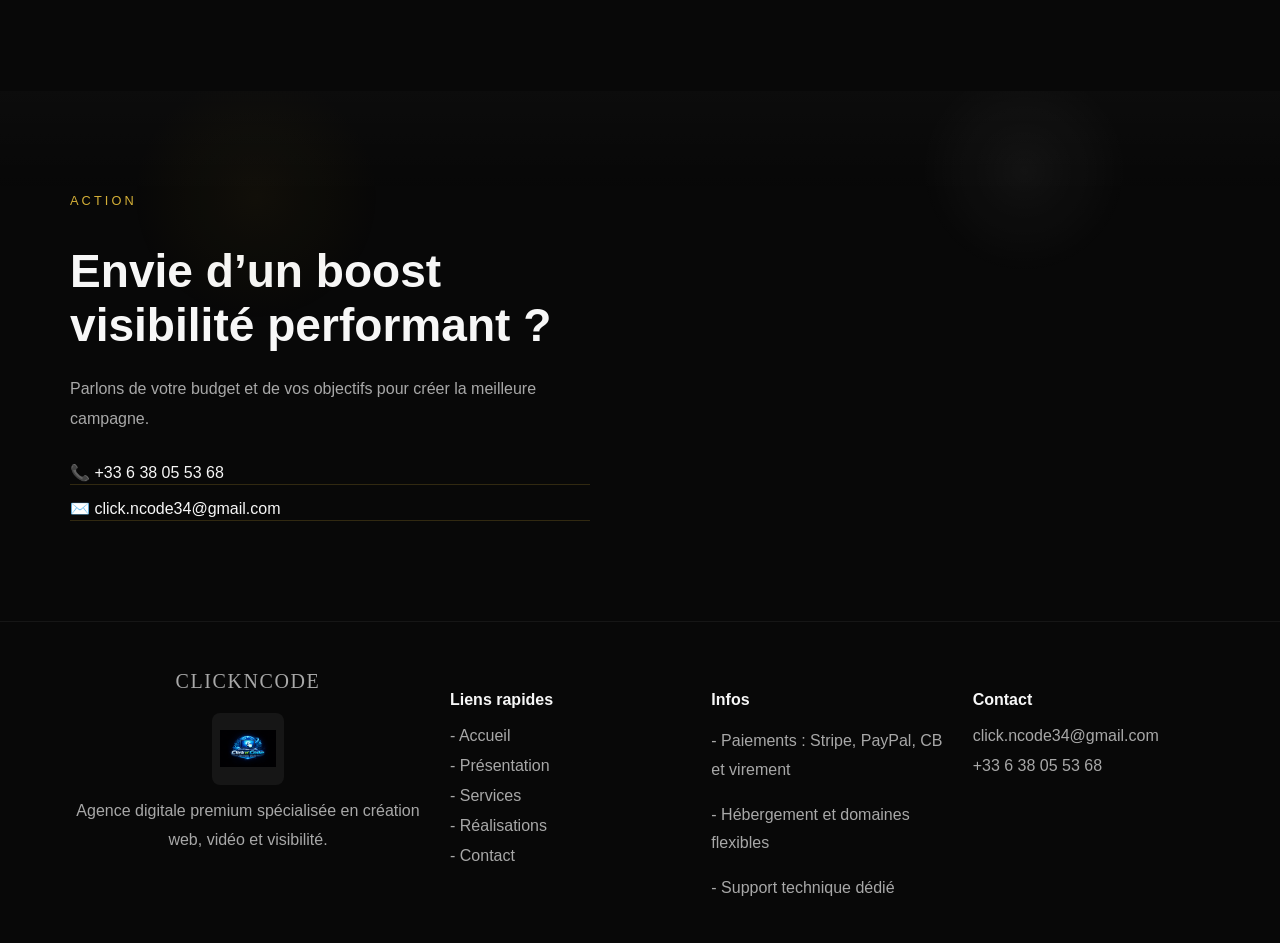
==== commit 35961b1a: "Update boost-visibilite.html" ====
--- a/boost-visibilite.html
+++ b/boost-visibilite.html
@@ -61,7 +61,7 @@
             <li>Optimisation des conversions</li>
             <li>Rapport hebdomadaire</li>
           </ul>
-          <a class="btn btn-primary payment-btn" href="#" data-stripe-url="" target="_blank" rel="noopener noreferrer" aria-label="Procéder au paiement de la campagne Google Ads">Procéder au paiement</a>
+          <a class="btn btn-primary payment-btn" href="#" data-stripe-url="https://buy.stripe.com/cNieVcbrL2g9cgQaaceIw0m" target="_blank" rel="noopener noreferrer" aria-label="Procéder au paiement de la campagne Google Ads">Procéder au paiement</a>
         </article>
         <article class="pricing-card featured">
           <span class="package-tag">Social</span>
@@ -72,7 +72,7 @@
             <li>Contenu sponsorisé</li>
             <li>Suivi performance</li>
           </ul>
-          <a class="btn btn-primary payment-btn" href="#" data-stripe-url="" target="_blank" rel="noopener noreferrer" aria-label="Procéder au paiement de la campagne TikTok et Instagram">Procéder au paiement</a>
+          <a class="btn btn-primary payment-btn" href="#" data-stripe-url="https://buy.stripe.com/fZueVc3Zj5slgx6cikeIw0n" target="_blank" rel="noopener noreferrer" aria-label="Procéder au paiement de la campagne TikTok et Instagram">Procéder au paiement</a>
         </article>
         <article class="pricing-card">
           <span class="package-tag">Stratégie</span>
@@ -83,7 +83,7 @@
             <li>Plan d’acquisition</li>
             <li>Roadmap marketing</li>
           </ul>
-          <a class="btn btn-primary payment-btn" href="#" data-stripe-url="" target="_blank" rel="noopener noreferrer" aria-label="Procéder au paiement de l'audit SEO et visibilité">Procéder au paiement</a>
+          <a class="btn btn-primary payment-btn" href="#" data-stripe-url="https://buy.stripe.com/6oU14m7bv7AtdkU4PSeIw0o" target="_blank" rel="noopener noreferrer" aria-label="Procéder au paiement de l'audit SEO et visibilité">Procéder au paiement</a>
         </article>
       </div>
       <div class="container section-header" style="text-align:center; margin-top: 40px;">
--- a/style.css
+++ b/style.css
@@ -1047,6 +1047,34 @@
   color: var(--color-primary);
 }
 
+@media (max-width: 820px) {
+  .testimonial-track {
+    gap: 14px;
+  }
+
+  .testimonial-card {
+    min-width: 260px;
+    padding: 22px 24px;
+  }
+
+  .testimonial-card p {
+    font-size: 0.95rem;
+    line-height: 1.75;
+  }
+}
+
+@media (max-width: 640px) {
+  .testimonial-card {
+    min-width: 220px;
+    padding: 18px 20px;
+  }
+
+  .testimonial-card p {
+    font-size: 0.92rem;
+    line-height: 1.7;
+  }
+}
+
 @keyframes slideTestimonials {
   0% { transform: translateX(0); }
   100% { transform: translateX(-50%); }
